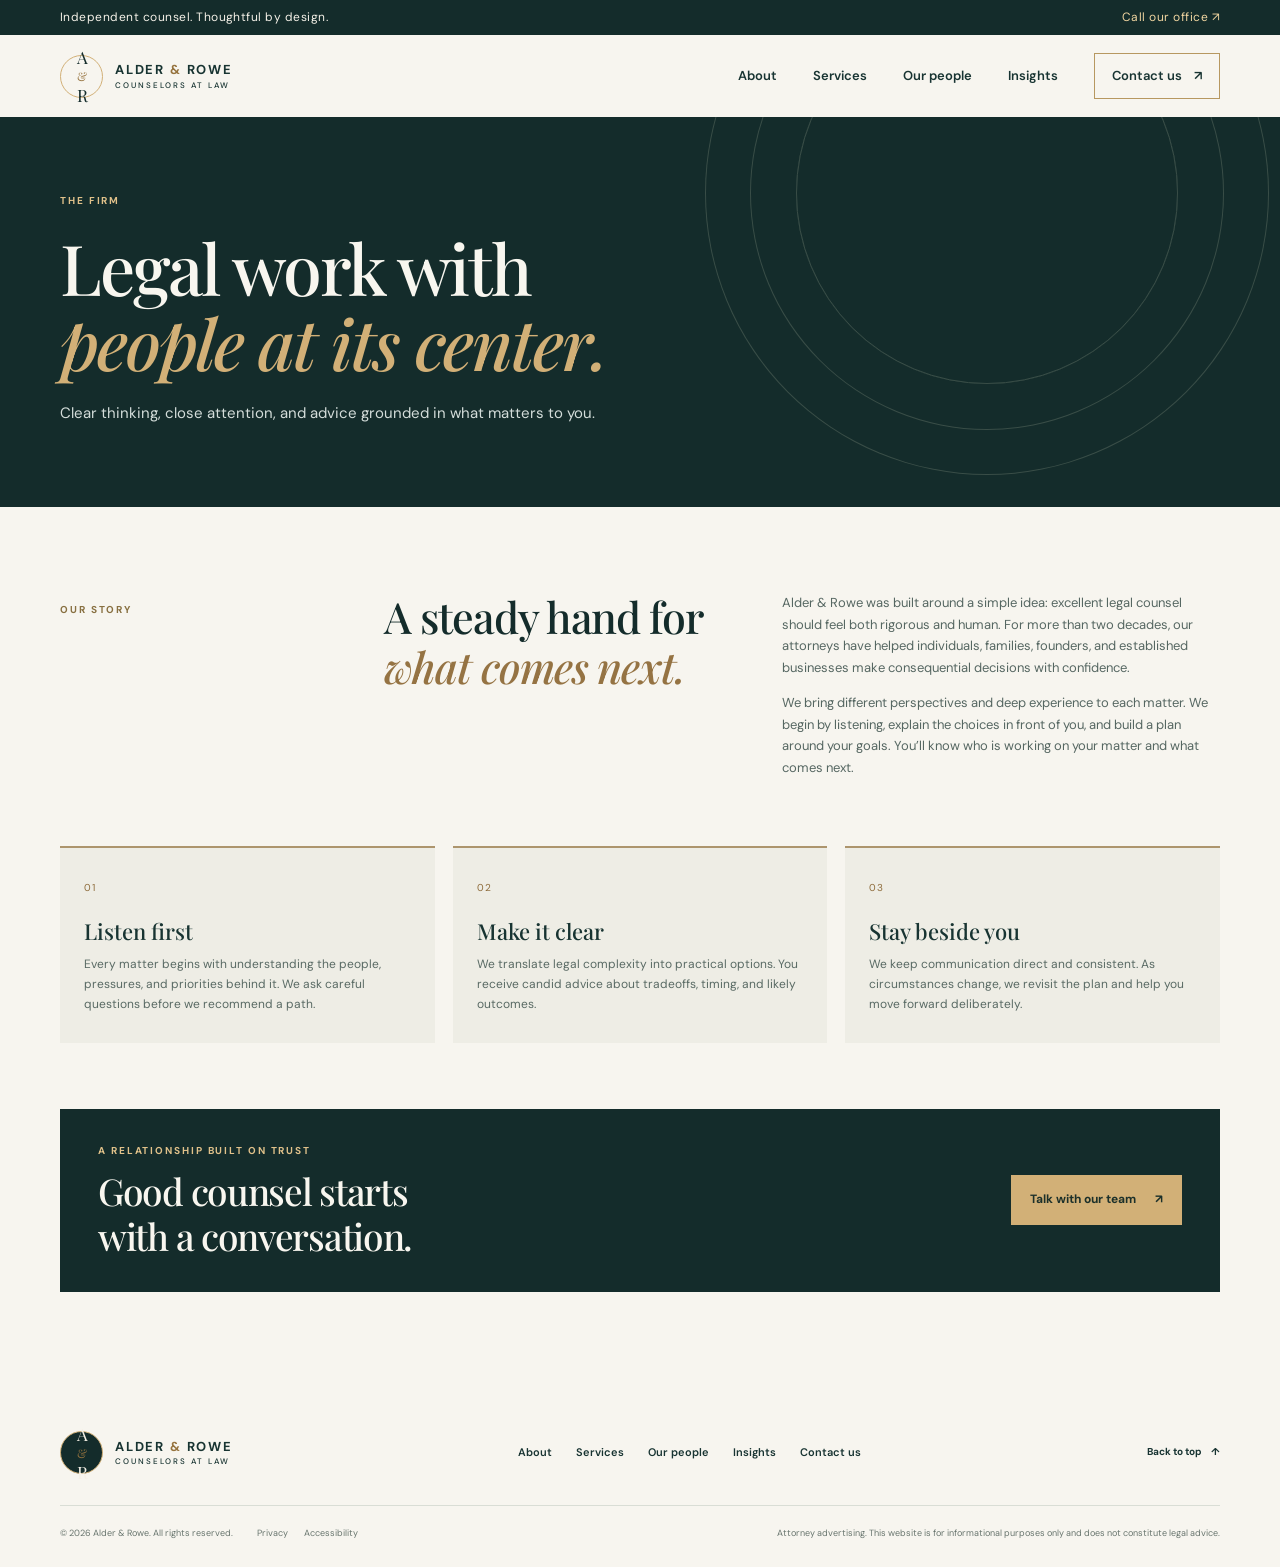
==== about.html @ d783498d "Add files via upload" ====
<!doctype html>
<html lang="en">
<head>
  <meta charset="utf-8"><meta name="viewport" content="width=device-width, initial-scale=1"><meta name="theme-color" content="#142c2b">
  <meta name="description" content="Learn about Alder & Rowe's thoughtful, clear and relationship-led approach to legal counsel.">
  <title>About | Alder &amp; Rowe</title><link rel="stylesheet" href="styles.css"><script src="script.js" defer></script>
</head>
<body>
  <a class="skip-link" href="#main">Skip to content</a>
  <header class="site-header"><div class="topline"><div class="container topline-inner"><span>Independent counsel. Thoughtful by design.</span><a href="tel:+12125550184">Call our office <span aria-hidden="true">↗</span> <span class="sr-only">at (212) 555-0184</span></a></div></div><div class="container nav-wrap">
    <a class="brand" href="index.html" aria-label="Alder and Rowe home"><span class="brand-mark" aria-hidden="true">A<span>&amp;</span>R</span><span class="brand-name">ALDER <span>&amp;</span> ROWE<small>COUNSELORS AT LAW</small></span></a>
    <button class="menu-toggle" type="button" aria-expanded="false" aria-controls="primary-nav"><span class="sr-only">Open navigation menu</span><span aria-hidden="true" class="menu-lines"></span></button>
    <nav id="primary-nav" class="primary-nav" aria-label="Main navigation"><a href="about.html" aria-current="page">About</a><a href="services.html">Services</a><a href="team.html">Our people</a><a href="insights.html">Insights</a><a href="contact.html" class="nav-cta">Contact us <span aria-hidden="true">↗</span></a></nav>
  </div></header>
  <main id="main">
    <section class="page-hero" aria-labelledby="page-title"><div class="container page-hero-inner"><p class="eyebrow light">The firm</p><h1 id="page-title">Legal work with<br><em>people at its center.</em></h1><p>Clear thinking, close attention, and advice grounded in what matters to you.</p></div></section>
    <section class="section page-content"><div class="container"><div class="page-lead"><p class="eyebrow">Our story</p><h2>A steady hand for<br><em>what comes next.</em></h2><div><p>Alder &amp; Rowe was built around a simple idea: excellent legal counsel should feel both rigorous and human. For more than two decades, our attorneys have helped individuals, families, founders, and established businesses make consequential decisions with confidence.</p><p>We bring different perspectives and deep experience to each matter. We begin by listening, explain the choices in front of you, and build a plan around your goals. You’ll know who is working on your matter and what comes next.</p></div></div>
      <div class="detail-grid"><article class="detail-card"><span class="detail-number">01</span><h3>Listen first</h3><p>Every matter begins with understanding the people, pressures, and priorities behind it. We ask careful questions before we recommend a path.</p></article><article class="detail-card"><span class="detail-number">02</span><h3>Make it clear</h3><p>We translate legal complexity into practical options. You receive candid advice about tradeoffs, timing, and likely outcomes.</p></article><article class="detail-card"><span class="detail-number">03</span><h3>Stay beside you</h3><p>We keep communication direct and consistent. As circumstances change, we revisit the plan and help you move forward deliberately.</p></article></div>
      <div class="page-callout"><div><p class="eyebrow light">A relationship built on trust</p><h2>Good counsel starts<br>with a conversation.</h2></div><a class="button button-gold" href="contact.html">Talk with our team <span aria-hidden="true">↗</span></a></div>
    </div></section>
  </main>
  <footer class="footer"><div class="container footer-main"><a class="brand footer-brand" href="index.html" aria-label="Alder and Rowe home"><span class="brand-mark" aria-hidden="true">A<span>&amp;</span>R</span><span class="brand-name">ALDER <span>&amp;</span> ROWE<small>COUNSELORS AT LAW</small></span></a><nav aria-label="Footer navigation"><a href="about.html" aria-current="page">About</a><a href="services.html">Services</a><a href="team.html">Our people</a><a href="insights.html">Insights</a><a href="contact.html">Contact us</a></nav><a class="back-top" href="#main">Back to top <span aria-hidden="true">↑</span></a></div><div class="container footer-bottom"><p>© <span id="year">2026</span> Alder &amp; Rowe. All rights reserved.</p><div><a href="contact.html">Privacy</a><a href="contact.html">Accessibility</a></div><p class="disclaimer">Attorney advertising. This website is for informational purposes only and does not constitute legal advice.</p></div></footer>
</body></html>
---- styles.css ----
@import url('https://fonts.googleapis.com/css2?family=DM+Sans:wght@400;500;600;700&family=Playfair+Display:ital,wght@0,500;0,600;0,700;1,500;1,600&display=swap');
:root{--ink:#183432;--deep:#142c2b;--deep2:#1c3a37;--gold:#d2b077;--paper:#f7f5ef;--white:#fff;--muted:#5f716d;--line:#d9ddd5;--serif:'Playfair Display',Georgia,serif;--sans:'DM Sans',Arial,sans-serif;--content:1160px}
*{box-sizing:border-box}html{scroll-behavior:smooth;scroll-padding-top:94px}body{margin:0;background:var(--paper);color:var(--ink);font:16px/1.65 var(--sans);-webkit-font-smoothing:antialiased}a{color:inherit;text-decoration:none}button,a{-webkit-tap-highlight-color:transparent}a:focus-visible,button:focus-visible{outline:3px solid #a57328;outline-offset:4px}::selection{background:#d2b077;color:#142c2b}.container{width:min(var(--content),calc(100% - 64px));margin-inline:auto}.sr-only{position:absolute;width:1px;height:1px;padding:0;margin:-1px;overflow:hidden;clip:rect(0,0,0,0);white-space:nowrap;border:0}.skip-link{position:fixed;top:8px;left:8px;z-index:100;background:#fff;color:var(--deep);padding:12px 18px;transform:translateY(-150%);font-weight:700}.skip-link:focus{transform:none}
.site-header{position:relative;z-index:5;background:var(--paper)}.topline{background:var(--deep);color:#f5f1e8;font-size:12px;letter-spacing:.04em}.topline-inner{min-height:35px;display:flex;align-items:center;justify-content:space-between}.topline a{color:#f0d5a0}.nav-wrap{display:flex;align-items:center;justify-content:space-between;min-height:82px}.brand{display:flex;align-items:center;gap:12px}.brand-mark{width:43px;height:43px;border:1px solid var(--gold);border-radius:50%;display:grid;place-content:center;font:17px var(--serif);color:var(--deep);letter-spacing:-2px}.brand-mark span{color:#96733e;font-size:12px}.brand-name{font-size:13px;letter-spacing:.14em;font-weight:700;line-height:1.4}.brand-name>span{color:#96733e}.brand-name small{display:block;font-size:8px;letter-spacing:.25em;font-weight:500}.primary-nav{display:flex;align-items:center;gap:36px;font-size:13px;font-weight:600}.primary-nav a:not(.nav-cta):hover,.footer nav a:hover,.footer-bottom a:hover{color:#866431}.nav-cta{border:1px solid #b79860;padding:11px 17px}.nav-cta span{margin-left:9px}.menu-toggle{display:none}
.hero{position:relative;overflow:hidden;background:var(--deep);color:#f9f7f0;min-height:610px}.hero-grid{min-height:610px;display:grid;grid-template-columns:1fr .9fr;align-items:center;gap:8%}.hero-copy{padding:72px 0 82px;position:relative;z-index:1}.eyebrow{margin:0 0 20px;text-transform:uppercase;letter-spacing:.19em;font-size:10px;font-weight:700;color:#887041}.eyebrow.light{color:#e0c18a}.hero h1,.section h2,.contact h2{font:500 clamp(44px,6vw,75px)/1.08 var(--serif);letter-spacing:-.035em;margin:0}.hero h1 em,.section h2 em,.contact h2 em{color:var(--gold);font-weight:500}.hero-intro{max-width:450px;color:#d4ddda;font-size:16px;margin:27px 0 30px}.hero-actions{display:flex;align-items:center;gap:27px;flex-wrap:wrap}.button{min-height:50px;padding:13px 19px;display:inline-flex;align-items:center;justify-content:center;gap:19px;font-size:12px;font-weight:700;transition:transform .2s,background .2s}.button:hover{transform:translateY(-2px)}.button-gold{background:var(--gold);color:#1c302a}.button-gold:hover{background:#e1c791}.text-link{font-size:12px;font-weight:600}.text-link span,.under-link span{margin-left:8px}.light-link{color:#f6f0e4}.hero-note{display:flex;align-items:center;gap:12px;margin-top:63px;font-size:10px;color:#ccd6d2;letter-spacing:.05em}.note-rule{width:32px;height:1px;background:var(--gold)}.hero-art{height:455px;position:relative;overflow:hidden;background:linear-gradient(147deg,#34534a,#223e39 58%,#172f2e);border:1px solid #52645a}.hero-art:before{content:"";position:absolute;inset:0;background:linear-gradient(90deg,transparent 49.8%,#bac2b3 50%,transparent 50.2%),linear-gradient(0deg,transparent 49.8%,#bac2b3 50%,transparent 50.2%);opacity:.18}.art-sun{position:absolute;width:175px;height:175px;border-radius:50%;background:#c9aa71;right:16%;top:12%;opacity:.9}.art-arch{position:absolute;bottom:-12%;border:1px solid #d9c9a5;border-bottom:0;border-radius:180px 180px 0 0}.arch-one{width:58%;height:72%;right:8%;background:#253e39}.arch-two{width:42%;height:58%;right:18%;background:#315047}.arch-three{width:26%;height:39%;right:26%;background:#416154}.art-stairs{position:absolute;bottom:0;left:0;width:100%;height:28%;background:repeating-linear-gradient(0deg,transparent 0 21px,#b8b69d 22px 23px);clip-path:polygon(0 65%,100% 0,100% 100%,0 100%);opacity:.55}.art-caption{position:absolute;bottom:22px;left:24px;font-size:9px;letter-spacing:.17em;color:#eee5cf}.scroll-cue{position:absolute;right:calc((100% - min(var(--content),calc(100% - 64px)))/2);bottom:0;display:flex;gap:16px;align-items:center;writing-mode:vertical-rl;font-size:9px;letter-spacing:.1em;color:#e0c18a}.scroll-cue span:last-child{font-size:16px}
.section{padding:108px 0}.intro-grid{display:grid;grid-template-columns:1fr .75fr;gap:13%;align-items:center}.section h2,.contact h2{font-size:clamp(36px,4.4vw,55px);color:var(--deep)}.intro h2{max-width:520px}.intro h2 em,.approach h2 em,.team h2 em,.insights h2 em{color:#957343}.intro-body p{color:#566762;margin:0 0 22px;max-width:480px}.under-link{display:inline-block;border-bottom:1px solid #ad956d;padding-bottom:5px;font-size:12px;font-weight:700}.under-link:hover{color:#805c27}.services{background:var(--deep);color:#f8f6ef}.section-head{display:flex;justify-content:space-between;align-items:end;margin-bottom:49px}.services h2{color:#f8f6ef}.section-side{font-size:13px;text-align:right;margin:0 0 5px}.light-muted{color:#ced6d0}.service-grid{display:grid;grid-template-columns:repeat(4,1fr);border-top:1px solid #58716b;border-left:1px solid #58716b}.service-card{min-height:282px;padding:23px 22px 21px;border-right:1px solid #58716b;border-bottom:1px solid #58716b;display:flex;flex-direction:column;transition:background .2s}.service-card:hover{background:#1b3b37}.service-number{font-size:10px;color:#d9bd8d;letter-spacing:.08em}.service-icon{font:31px var(--serif);color:#d6bb88;margin:20px 0 13px}.service-card h3{font:500 20px/1.3 var(--serif);margin:0 0 11px;color:#fff}.service-card p{font-size:12px;line-height:1.65;color:#d1dad5;margin:0 0 18px}.card-link{margin-top:auto;font-size:10px;font-weight:700;color:#e3cc9f}.card-link span{margin-left:8px}.services-footer{display:flex;align-items:center;justify-content:space-between;padding-top:22px}.services-footer p{font-size:12px;color:#cbd5d0}.approach-grid{display:grid;grid-template-columns:.85fr 1.15fr;gap:12%;align-items:center}.approach-visual{height:430px;position:relative;display:grid;place-items:center;background:#e9e8de;overflow:hidden}.approach-visual:before,.approach-visual:after{content:"";position:absolute;width:390px;height:390px;border:1px solid #b7b9a7;border-radius:50%}.approach-visual:after{width:270px;height:270px}.approach-circle{width:180px;height:180px;border-radius:50%;background:var(--deep);color:#f8f6ef;display:grid;place-items:center;text-align:center;font:17px/1.25 var(--serif);letter-spacing:.12em;z-index:1}.approach-circle em{font-size:11px;letter-spacing:.2em;color:var(--gold);font-style:normal}.approach-label{position:absolute;background:var(--paper);padding:6px 10px;font-size:10px;z-index:2}.label-one{top:15%;left:18%}.label-two{top:34%;right:8%}.label-three{bottom:18%;left:19%}.approach-copy>p:not(.eyebrow){color:#5a6b66;font-size:14px;max-width:500px;margin:20px 0 29px}.principles{padding:0;margin:0;list-style:none;border-top:1px solid var(--line)}.principles li{display:flex;gap:18px;padding:15px 0;border-bottom:1px solid var(--line)}.principles li>span{font-size:10px;color:#967343;padding-top:2px}.principles strong{font:600 15px var(--serif)}.principles p{font-size:11px;color:#61716c;margin:5px 0 0}.team{background:#eeede5}.team-head{align-items:end}.team-head h2{font-size:48px}.team-grid{display:grid;grid-template-columns:repeat(3,1fr);gap:25px}.portrait{height:300px;position:relative;overflow:hidden;display:grid;place-items:center}.portrait:before{content:"";position:absolute;width:170px;height:170px;left:calc(50% - 85px);top:41px;border-radius:50% 50% 44% 44%;background:linear-gradient(135deg,#ddb796,#9a6850);box-shadow:0 124px 0 39px #28403c}.portrait:after{content:"";position:absolute;width:80px;height:57px;left:calc(50% - 40px);top:179px;border-radius:35% 35% 0 0;background:#f0e2d1}.portrait span{position:absolute;bottom:12px;right:13px;font:italic 14px var(--serif);z-index:1;color:#fff;background:#193532;padding:4px 8px}.portrait-a{background:#d7ddd3}.portrait-a:before{background:linear-gradient(130deg,#e2bd9d,#84523e);box-shadow:0 124px 0 39px #3b5148}.portrait-a:after{background:#f3eee6}.portrait-b{background:#d7d8cf}.portrait-b:before{background:linear-gradient(130deg,#bc8e70,#573d34);box-shadow:0 124px 0 39px #344a46}.portrait-b:after{background:#dfe5df}.portrait-c{background:#e0d8ce}.portrait-c:before{background:linear-gradient(130deg,#e7c4a4,#98694f);box-shadow:0 124px 0 39px #6c5143}.portrait-c:after{background:#f1e8dc}.person-role{margin:18px 0 2px;text-transform:uppercase;font-size:9px;letter-spacing:.09em;color:#6b7770}.person h3{font:500 25px var(--serif);margin:0 0 9px}.person>a{font-size:11px;font-weight:700;border-bottom:1px solid #b7a27e;padding-bottom:4px}.person>a span{padding-left:8px}.quote-band{background:#e2dfd3;padding:74px 0;text-align:center}.quote-inner{max-width:760px}.quote-mark{font:68px/.8 var(--serif);color:#9d7a43}.quote-band blockquote{font:500 clamp(25px,3vw,37px)/1.35 var(--serif);margin:13px auto 19px;color:var(--deep)}.quote-band p{font-size:9px;letter-spacing:.17em;color:#5a6d65}.insight-grid{display:grid;grid-template-columns:repeat(3,1fr);gap:20px}.insight-card{min-height:220px;border-top:2px solid #ad956d;padding:19px 19px 16px;background:#eeede5;display:flex;flex-direction:column}.insight-tag{font-size:9px;letter-spacing:.1em;color:#69766e}.insight-card h3{font:500 21px/1.35 var(--serif);margin:21px 0;color:var(--deep)}.insight-card a{font-size:10px;font-weight:700;margin-top:auto}.insight-card a span{padding-left:8px}.contact{background:var(--deep);color:#f7f5ee}.contact-grid{display:grid;grid-template-columns:1.15fr .85fr;gap:16%;align-items:center}.contact h2{color:#f7f5ee}.contact-copy{max-width:420px;color:#ccd5d0;font-size:14px;margin:23px 0 26px}.contact-details{border-left:1px solid #536b64;padding-left:38px}.contact-details>div{margin:0 0 25px}.detail-label{display:block;color:#e1c28c;font-size:9px;letter-spacing:.18em;margin-bottom:5px}.contact-details address,.contact-details p,.contact-details a{font-style:normal;color:#f4f3eb;font-size:13px;line-height:1.8}.contact-details p{margin:0}.contact-note{border-top:1px solid #536b64;padding-top:17px!important;color:#c5d0c9!important;font-size:10px!important;line-height:1.6!important}.footer{background:#f7f5ef}.footer-main{min-height:106px;display:flex;align-items:center;justify-content:space-between;border-bottom:1px solid var(--line)}.footer-brand .brand-mark{background:var(--deep);color:#f5f0e6}.footer nav{display:flex;gap:24px;font-size:11px;font-weight:600}.back-top{font-size:10px;font-weight:700}.back-top span{padding-left:7px}.footer-bottom{padding:20px 0 26px;display:flex;align-items:center;gap:24px;flex-wrap:wrap;font-size:9px;color:#68756e}.footer-bottom p{margin:0}.footer-bottom>div{display:flex;gap:16px}.disclaimer{margin-left:auto!important;text-align:right;max-width:470px}
@media(max-width:900px){.container{width:min(100% - 44px,var(--content))}.primary-nav{gap:19px}.hero-grid{gap:5%}.hero-art{height:390px}.service-grid{grid-template-columns:repeat(2,1fr)}.approach-grid{gap:7%}.team-grid{gap:16px}.portrait{height:250px}.contact-grid{gap:8%}.footer nav{gap:14px}.scroll-cue{right:22px}}
@media(max-width:700px){html{scroll-padding-top:74px}.container{width:calc(100% - 40px)}.topline-inner{min-height:32px;font-size:10px}.nav-wrap{min-height:70px}.brand-mark{width:38px;height:38px}.menu-toggle{display:grid;place-items:center;width:44px;height:44px;border:1px solid #a9946d;background:transparent;color:var(--deep);cursor:pointer}.menu-lines,.menu-lines:before,.menu-lines:after{display:block;width:18px;height:2px;background:currentColor;position:relative}.menu-lines:before,.menu-lines:after{content:"";position:absolute;left:0}.menu-lines:before{top:-6px}.menu-lines:after{top:6px}.menu-toggle[aria-expanded=true] .menu-lines{background:transparent}.menu-toggle[aria-expanded=true] .menu-lines:before{top:0;transform:rotate(45deg)}.menu-toggle[aria-expanded=true] .menu-lines:after{top:0;transform:rotate(-45deg)}.primary-nav{display:none;position:absolute;top:100%;left:0;right:0;background:var(--paper);padding:15px 20px 22px;box-shadow:0 10px 15px #142c2b20;align-items:stretch;gap:0}.primary-nav.open{display:flex;flex-direction:column}.primary-nav a{padding:12px 5px;border-bottom:1px solid var(--line)}.primary-nav .nav-cta{border:1px solid #b79860;padding:11px 13px;margin-top:12px}.hero{min-height:auto}.hero-grid{display:flex;flex-direction:column;align-items:stretch;gap:0;padding-bottom:44px}.hero-copy{padding:65px 0 32px}.hero h1{font-size:clamp(47px,12vw,67px)}.hero-intro{font-size:14px;max-width:440px}.hero-note{margin-top:38px}.hero-art{height:300px;margin-right:13px}.scroll-cue{display:none}.section{padding:74px 0}.intro-grid,.approach-grid,.contact-grid{grid-template-columns:1fr;gap:30px}.intro h2{max-width:430px}.section-head{align-items:start;gap:18px;flex-direction:column;margin-bottom:35px}.section-side{text-align:left}.service-grid{grid-template-columns:1fr 1fr}.service-card{min-height:260px;padding:18px 14px}.service-card h3{font-size:18px}.service-card p{font-size:11px}.services-footer{align-items:flex-start;gap:12px;flex-direction:column}.approach-visual{height:320px}.approach-visual:before{width:320px;height:320px}.approach-visual:after{width:230px;height:230px}.approach-circle{width:155px;height:155px}.approach-copy h2 br{display:none}.team-head{flex-direction:row;align-items:end}.team-head h2{font-size:39px}.team-grid{grid-template-columns:1fr;gap:30px}.portrait{height:320px}.person-role{margin-top:13px}.quote-band{padding:55px 0}.insight-grid{grid-template-columns:1fr}.insight-card{min-height:190px}.contact-details{padding-left:20px}.footer-main{padding:24px 0;align-items:flex-start;gap:22px;flex-wrap:wrap}.footer nav{order:3;width:100%;display:grid;grid-template-columns:repeat(3,1fr);gap:14px}.back-top{margin-left:auto}.footer-bottom{gap:12px}.disclaimer{margin-left:0!important;text-align:left;max-width:none;width:100%}}
@media(max-width:390px){.topline-inner>span{max-width:195px}.brand-name{font-size:11px}.hero-actions{gap:18px}.button{padding:12px 14px}.service-grid{grid-template-columns:1fr}.service-card{min-height:220px}.team-head{flex-direction:column;align-items:flex-start}.portrait{height:270px}}
@media(prefers-reduced-motion:reduce){*,*::before,*::after{scroll-behavior:auto!important;animation-duration:.01ms!important;animation-iteration-count:1!important;transition-duration:.01ms!important}}
.page-hero{background:var(--deep);color:#f8f6ef;padding:76px 0 82px;position:relative;overflow:hidden}.page-hero:after{content:"";position:absolute;width:380px;height:380px;border:1px solid #52645a;border-radius:50%;right:8%;top:-115px;box-shadow:0 0 0 45px #142c2b,0 0 0 46px #52645a,0 0 0 90px #142c2b,0 0 0 91px #52645a;opacity:.6}.page-hero-inner{position:relative;z-index:1}.page-hero h1{font:500 clamp(43px,6vw,70px)/1.08 var(--serif);letter-spacing:-.03em;margin:0;max-width:750px}.page-hero h1 em{color:var(--gold);font-weight:500}.page-hero-inner>p:last-child{font-size:15px;color:#d4ddda;max-width:540px;margin:20px 0 0}.page-content{padding-top:85px}.page-lead{display:grid;grid-template-columns:.8fr 1fr 1.2fr;gap:32px;margin-bottom:54px;align-items:start}.page-lead .eyebrow{margin-top:10px}.page-lead h2{font:500 clamp(30px,3.6vw,43px)/1.15 var(--serif);letter-spacing:-.025em;margin:0;color:var(--deep)}.page-lead h2 em{color:#957343}.page-lead>div p{font-size:13px;color:#566762;margin:0 0 14px}.detail-grid{display:grid;grid-template-columns:repeat(3,1fr);gap:18px;margin-bottom:66px}.detail-card{padding:25px 24px 28px;background:#eeede5;border-top:2px solid #ad956d}.detail-number{font-size:10px;letter-spacing:.1em;color:#8d6b3a}.detail-card h3,.contact-methods h3{font:500 22px var(--serif);margin:17px 0 9px}.detail-card p{font-size:12px;color:#596a64;margin:0}.page-callout{background:var(--deep);color:#f8f6ef;padding:34px 38px;display:flex;align-items:center;justify-content:space-between;gap:25px;margin-top:66px}.page-callout .eyebrow{margin-bottom:10px}.page-callout h2{font:500 clamp(26px,3.4vw,37px)/1.2 var(--serif);margin:0;color:#f8f6ef}.practice-list{border-top:1px solid #c9cfc7}.practice-row{display:grid;grid-template-columns:42px 1fr auto;gap:23px;padding:29px 0;border-bottom:1px solid #c9cfc7;align-items:start}.practice-row h3{font:500 25px var(--serif);color:var(--deep);margin:0 0 10px}.practice-row p,.practice-row li{font-size:12px;color:#596a64}.practice-row p{max-width:720px;margin:0 0 10px}.practice-row ul{margin:0;padding-left:18px;columns:2;max-width:760px}.practice-row li{padding:3px 10px 3px 0}.practice-row .under-link{margin-top:4px;white-space:nowrap}.practice-note{margin:26px 0 0;color:#596a64;font-size:11px}.team-detail-grid{display:grid;grid-template-columns:1fr 1fr;gap:45px 28px}.team-detail{display:grid;grid-template-columns:.82fr 1.18fr;gap:22px;align-items:start}.team-detail .portrait{height:250px}.team-detail-copy .person-role{margin-top:3px}.team-detail-copy h3{font:500 25px var(--serif);margin:5px 0 12px}.team-detail-copy>p:not(.person-role){font-size:11px;color:#596a64;margin:0 0 12px}.team-detail-copy .under-link{margin-top:4px}.article-list{border-top:1px solid #c9cfc7}.insight-article{padding:31px 0 35px;border-bottom:1px solid #c9cfc7;max-width:870px}.article-meta{display:flex;justify-content:space-between;color:#6b7770;font-size:9px;letter-spacing:.12em}.article-article h3,.insight-article h3{font:500 clamp(23px,3vw,32px)/1.3 var(--serif);color:var(--deep);margin:16px 0}.insight-article p{font-size:13px;line-height:1.8;color:#566762;max-width:780px}.insight-article .under-link{margin-top:6px}.contact-page-grid{display:grid;grid-template-columns:1.1fr .9fr;gap:12%;align-items:start}.contact-methods article{padding:0 0 20px;margin:0 0 20px;border-bottom:1px solid #c9cfc7}.contact-methods h3{margin:7px 0}.contact-methods p,.contact-methods address{font-style:normal;font-size:12px;line-height:1.8;color:#596a64;margin:0}.contact-methods a{text-decoration:underline;text-underline-offset:3px}.contact-aside{background:var(--deep);color:#f8f6ef;padding:28px 30px}.contact-aside .eyebrow{margin-bottom:10px}.contact-aside h3{font:500 27px var(--serif);margin:0 0 15px}.contact-aside ol{padding-left:19px;margin:0}.contact-aside li,.contact-aside>p:last-child{font-size:11px;color:#d4ddda;padding:0 0 11px 4px}.contact-aside>p:last-child{border-top:1px solid #536b64;padding-top:14px;margin-bottom:0}
@media(max-width:800px){.page-lead{grid-template-columns:.7fr 1.3fr;gap:17px 24px}.page-lead .eyebrow{grid-column:1/-1;margin:0}.page-lead h2{font-size:36px}.page-lead>div p{font-size:12px}.team-detail-grid{grid-template-columns:1fr}.team-detail{grid-template-columns:.7fr 1.3fr}.page-hero:after{right:-120px}}
@media(max-width:600px){.page-hero{padding:58px 0 63px}.page-hero:after{width:260px;height:260px;right:-145px;top:-75px}.page-hero-inner>p:last-child{font-size:13px;max-width:320px}.page-content{padding-top:60px}.page-lead{grid-template-columns:1fr;gap:15px;margin-bottom:35px}.page-lead .eyebrow{grid-column:auto}.page-lead h2{font-size:34px}.page-lead>div p{font-size:12px}.detail-grid{grid-template-columns:1fr;gap:12px;margin-bottom:42px}.detail-card{padding:20px}.detail-card h3{margin:10px 0 6px}.page-callout{align-items:flex-start;flex-direction:column;padding:26px 22px;margin-top:45px}.practice-row{grid-template-columns:25px 1fr;gap:12px;padding:23px 0}.practice-row h3{font-size:22px}.practice-row .under-link{grid-column:2;margin-top:5px}.practice-row ul{columns:1}.team-detail{grid-template-columns:1fr;gap:14px}.team-detail .portrait{height:270px}.team-detail-copy h3{font-size:23px}.contact-page-grid{grid-template-columns:1fr;gap:25px}.contact-aside{padding:23px}.article-meta{font-size:8px}}
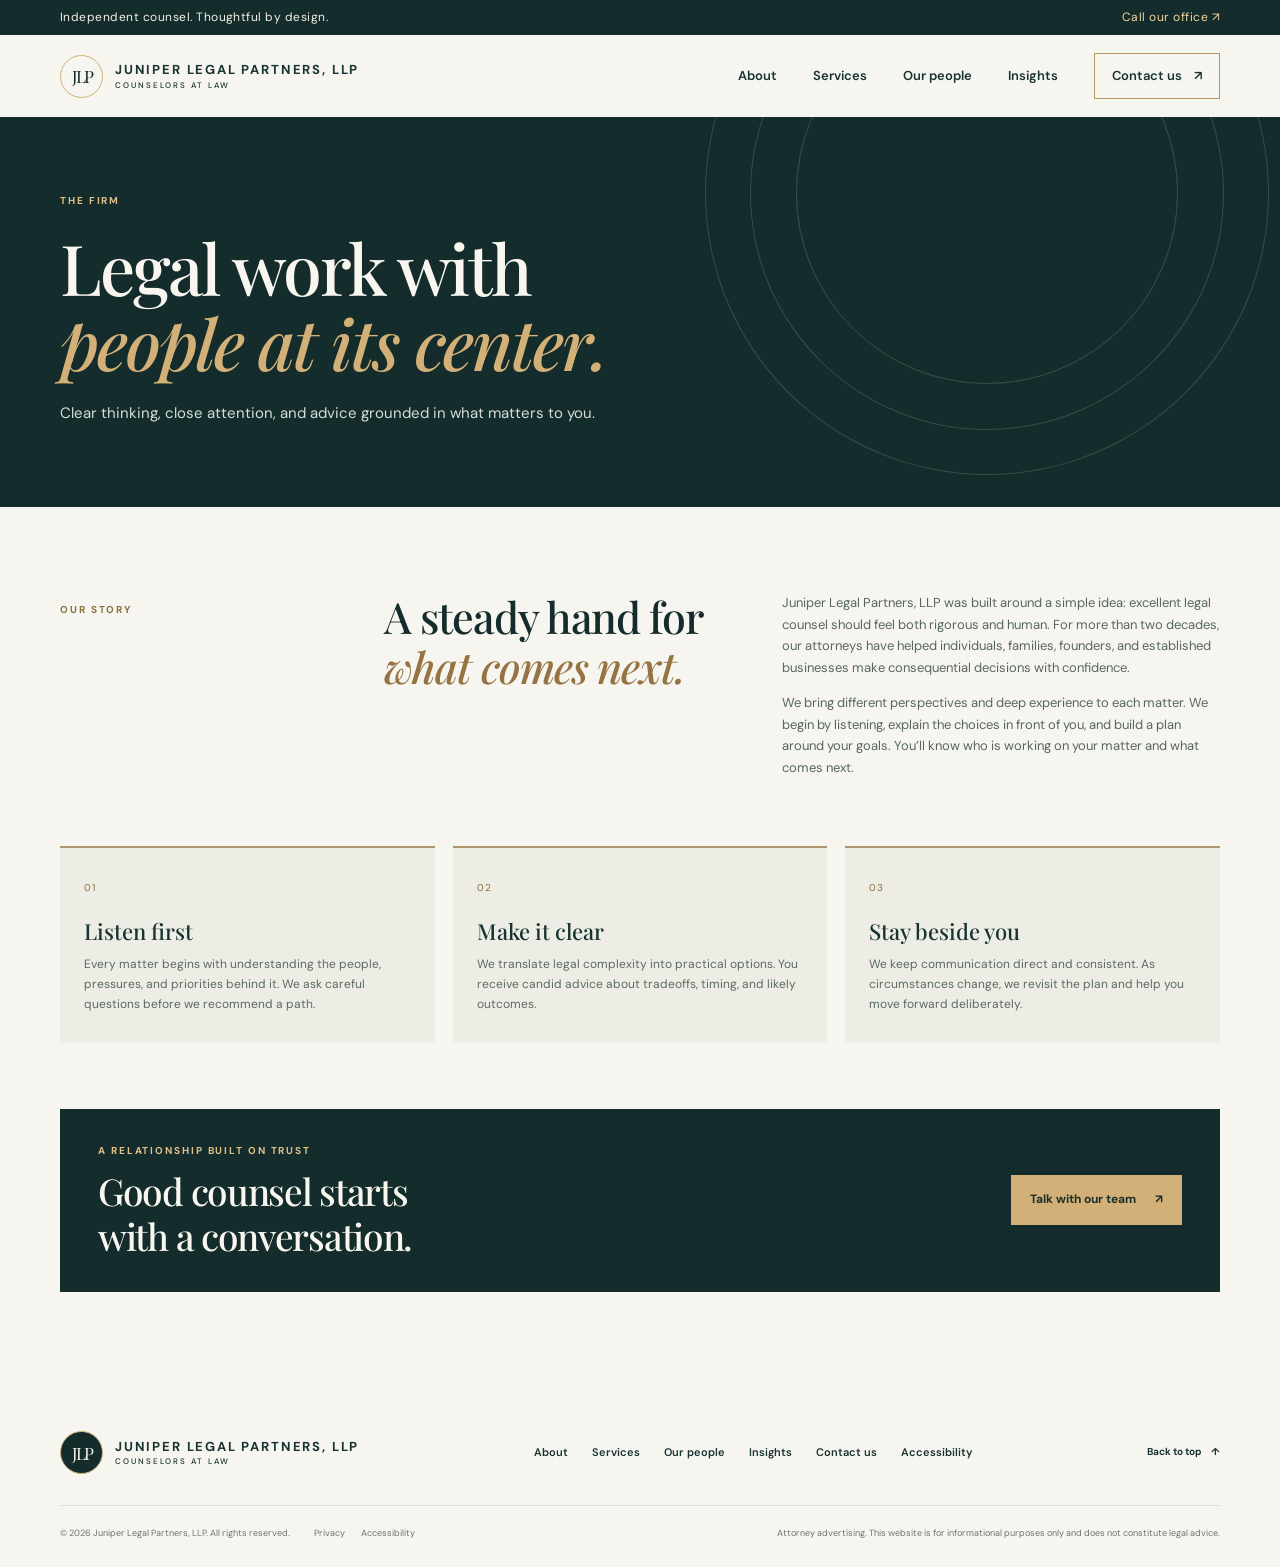
==== commit d9d0575b: "Add files via upload" ====
--- a/about.html
+++ b/about.html
@@ -2,22 +2,22 @@
 <html lang="en">
 <head>
   <meta charset="utf-8"><meta name="viewport" content="width=device-width, initial-scale=1"><meta name="theme-color" content="#142c2b">
-  <meta name="description" content="Learn about Alder & Rowe's thoughtful, clear and relationship-led approach to legal counsel.">
-  <title>About | Alder &amp; Rowe</title><link rel="stylesheet" href="styles.css"><script src="script.js" defer></script>
+  <meta name="description" content="Learn about Juniper Legal Partners, LLP's thoughtful, clear and relationship-led approach to legal counsel.">
+  <title>About | Juniper Legal Partners, LLP</title><link rel="stylesheet" href="styles.css"><script src="script.js" defer></script>
 </head>
 <body>
   <a class="skip-link" href="#main">Skip to content</a>
   <header class="site-header"><div class="topline"><div class="container topline-inner"><span>Independent counsel. Thoughtful by design.</span><a href="tel:+12125550184">Call our office <span aria-hidden="true">↗</span> <span class="sr-only">at (212) 555-0184</span></a></div></div><div class="container nav-wrap">
-    <a class="brand" href="index.html" aria-label="Alder and Rowe home"><span class="brand-mark" aria-hidden="true">A<span>&amp;</span>R</span><span class="brand-name">ALDER <span>&amp;</span> ROWE<small>COUNSELORS AT LAW</small></span></a>
+    <a class="brand" href="index.html" aria-label="Juniper Legal Partners, LLP home"><span class="brand-mark" aria-hidden="true">JLP</span><span class="brand-name">JUNIPER LEGAL PARTNERS, LLP<small>COUNSELORS AT LAW</small></span></a>
     <button class="menu-toggle" type="button" aria-expanded="false" aria-controls="primary-nav"><span class="sr-only">Open navigation menu</span><span aria-hidden="true" class="menu-lines"></span></button>
     <nav id="primary-nav" class="primary-nav" aria-label="Main navigation"><a href="about.html" aria-current="page">About</a><a href="services.html">Services</a><a href="team.html">Our people</a><a href="insights.html">Insights</a><a href="contact.html" class="nav-cta">Contact us <span aria-hidden="true">↗</span></a></nav>
   </div></header>
   <main id="main">
     <section class="page-hero" aria-labelledby="page-title"><div class="container page-hero-inner"><p class="eyebrow light">The firm</p><h1 id="page-title">Legal work with<br><em>people at its center.</em></h1><p>Clear thinking, close attention, and advice grounded in what matters to you.</p></div></section>
-    <section class="section page-content"><div class="container"><div class="page-lead"><p class="eyebrow">Our story</p><h2>A steady hand for<br><em>what comes next.</em></h2><div><p>Alder &amp; Rowe was built around a simple idea: excellent legal counsel should feel both rigorous and human. For more than two decades, our attorneys have helped individuals, families, founders, and established businesses make consequential decisions with confidence.</p><p>We bring different perspectives and deep experience to each matter. We begin by listening, explain the choices in front of you, and build a plan around your goals. You’ll know who is working on your matter and what comes next.</p></div></div>
+    <section class="section page-content"><div class="container"><div class="page-lead"><p class="eyebrow">Our story</p><h2>A steady hand for<br><em>what comes next.</em></h2><div><p>Juniper Legal Partners, LLP was built around a simple idea: excellent legal counsel should feel both rigorous and human. For more than two decades, our attorneys have helped individuals, families, founders, and established businesses make consequential decisions with confidence.</p><p>We bring different perspectives and deep experience to each matter. We begin by listening, explain the choices in front of you, and build a plan around your goals. You’ll know who is working on your matter and what comes next.</p></div></div>
       <div class="detail-grid"><article class="detail-card"><span class="detail-number">01</span><h3>Listen first</h3><p>Every matter begins with understanding the people, pressures, and priorities behind it. We ask careful questions before we recommend a path.</p></article><article class="detail-card"><span class="detail-number">02</span><h3>Make it clear</h3><p>We translate legal complexity into practical options. You receive candid advice about tradeoffs, timing, and likely outcomes.</p></article><article class="detail-card"><span class="detail-number">03</span><h3>Stay beside you</h3><p>We keep communication direct and consistent. As circumstances change, we revisit the plan and help you move forward deliberately.</p></article></div>
       <div class="page-callout"><div><p class="eyebrow light">A relationship built on trust</p><h2>Good counsel starts<br>with a conversation.</h2></div><a class="button button-gold" href="contact.html">Talk with our team <span aria-hidden="true">↗</span></a></div>
     </div></section>
   </main>
-  <footer class="footer"><div class="container footer-main"><a class="brand footer-brand" href="index.html" aria-label="Alder and Rowe home"><span class="brand-mark" aria-hidden="true">A<span>&amp;</span>R</span><span class="brand-name">ALDER <span>&amp;</span> ROWE<small>COUNSELORS AT LAW</small></span></a><nav aria-label="Footer navigation"><a href="about.html" aria-current="page">About</a><a href="services.html">Services</a><a href="team.html">Our people</a><a href="insights.html">Insights</a><a href="contact.html">Contact us</a></nav><a class="back-top" href="#main">Back to top <span aria-hidden="true">↑</span></a></div><div class="container footer-bottom"><p>© <span id="year">2026</span> Alder &amp; Rowe. All rights reserved.</p><div><a href="contact.html">Privacy</a><a href="contact.html">Accessibility</a></div><p class="disclaimer">Attorney advertising. This website is for informational purposes only and does not constitute legal advice.</p></div></footer>
+  <footer class="footer"><div class="container footer-main"><a class="brand footer-brand" href="index.html" aria-label="Juniper Legal Partners, LLP home"><span class="brand-mark" aria-hidden="true">JLP</span><span class="brand-name">JUNIPER LEGAL PARTNERS, LLP<small>COUNSELORS AT LAW</small></span></a><nav aria-label="Footer navigation"><a href="about.html" aria-current="page">About</a><a href="services.html">Services</a><a href="team.html">Our people</a><a href="insights.html">Insights</a><a href="contact.html">Contact us</a><a href="accessibility.html">Accessibility</a></nav><a class="back-top" href="#main">Back to top <span aria-hidden="true">↑</span></a></div><div class="container footer-bottom"><p>© <span id="year">2026</span> Juniper Legal Partners, LLP. All rights reserved.</p><div><a href="contact.html">Privacy</a><a href="accessibility.html">Accessibility</a></div><p class="disclaimer">Attorney advertising. This website is for informational purposes only and does not constitute legal advice.</p></div></footer>
 </body></html>
--- a/styles.css
+++ b/styles.css
@@ -11,3 +11,6 @@
 .page-hero{background:var(--deep);color:#f8f6ef;padding:76px 0 82px;position:relative;overflow:hidden}.page-hero:after{content:"";position:absolute;width:380px;height:380px;border:1px solid #52645a;border-radius:50%;right:8%;top:-115px;box-shadow:0 0 0 45px #142c2b,0 0 0 46px #52645a,0 0 0 90px #142c2b,0 0 0 91px #52645a;opacity:.6}.page-hero-inner{position:relative;z-index:1}.page-hero h1{font:500 clamp(43px,6vw,70px)/1.08 var(--serif);letter-spacing:-.03em;margin:0;max-width:750px}.page-hero h1 em{color:var(--gold);font-weight:500}.page-hero-inner>p:last-child{font-size:15px;color:#d4ddda;max-width:540px;margin:20px 0 0}.page-content{padding-top:85px}.page-lead{display:grid;grid-template-columns:.8fr 1fr 1.2fr;gap:32px;margin-bottom:54px;align-items:start}.page-lead .eyebrow{margin-top:10px}.page-lead h2{font:500 clamp(30px,3.6vw,43px)/1.15 var(--serif);letter-spacing:-.025em;margin:0;color:var(--deep)}.page-lead h2 em{color:#957343}.page-lead>div p{font-size:13px;color:#566762;margin:0 0 14px}.detail-grid{display:grid;grid-template-columns:repeat(3,1fr);gap:18px;margin-bottom:66px}.detail-card{padding:25px 24px 28px;background:#eeede5;border-top:2px solid #ad956d}.detail-number{font-size:10px;letter-spacing:.1em;color:#8d6b3a}.detail-card h3,.contact-methods h3{font:500 22px var(--serif);margin:17px 0 9px}.detail-card p{font-size:12px;color:#596a64;margin:0}.page-callout{background:var(--deep);color:#f8f6ef;padding:34px 38px;display:flex;align-items:center;justify-content:space-between;gap:25px;margin-top:66px}.page-callout .eyebrow{margin-bottom:10px}.page-callout h2{font:500 clamp(26px,3.4vw,37px)/1.2 var(--serif);margin:0;color:#f8f6ef}.practice-list{border-top:1px solid #c9cfc7}.practice-row{display:grid;grid-template-columns:42px 1fr auto;gap:23px;padding:29px 0;border-bottom:1px solid #c9cfc7;align-items:start}.practice-row h3{font:500 25px var(--serif);color:var(--deep);margin:0 0 10px}.practice-row p,.practice-row li{font-size:12px;color:#596a64}.practice-row p{max-width:720px;margin:0 0 10px}.practice-row ul{margin:0;padding-left:18px;columns:2;max-width:760px}.practice-row li{padding:3px 10px 3px 0}.practice-row .under-link{margin-top:4px;white-space:nowrap}.practice-note{margin:26px 0 0;color:#596a64;font-size:11px}.team-detail-grid{display:grid;grid-template-columns:1fr 1fr;gap:45px 28px}.team-detail{display:grid;grid-template-columns:.82fr 1.18fr;gap:22px;align-items:start}.team-detail .portrait{height:250px}.team-detail-copy .person-role{margin-top:3px}.team-detail-copy h3{font:500 25px var(--serif);margin:5px 0 12px}.team-detail-copy>p:not(.person-role){font-size:11px;color:#596a64;margin:0 0 12px}.team-detail-copy .under-link{margin-top:4px}.article-list{border-top:1px solid #c9cfc7}.insight-article{padding:31px 0 35px;border-bottom:1px solid #c9cfc7;max-width:870px}.article-meta{display:flex;justify-content:space-between;color:#6b7770;font-size:9px;letter-spacing:.12em}.article-article h3,.insight-article h3{font:500 clamp(23px,3vw,32px)/1.3 var(--serif);color:var(--deep);margin:16px 0}.insight-article p{font-size:13px;line-height:1.8;color:#566762;max-width:780px}.insight-article .under-link{margin-top:6px}.contact-page-grid{display:grid;grid-template-columns:1.1fr .9fr;gap:12%;align-items:start}.contact-methods article{padding:0 0 20px;margin:0 0 20px;border-bottom:1px solid #c9cfc7}.contact-methods h3{margin:7px 0}.contact-methods p,.contact-methods address{font-style:normal;font-size:12px;line-height:1.8;color:#596a64;margin:0}.contact-methods a{text-decoration:underline;text-underline-offset:3px}.contact-aside{background:var(--deep);color:#f8f6ef;padding:28px 30px}.contact-aside .eyebrow{margin-bottom:10px}.contact-aside h3{font:500 27px var(--serif);margin:0 0 15px}.contact-aside ol{padding-left:19px;margin:0}.contact-aside li,.contact-aside>p:last-child{font-size:11px;color:#d4ddda;padding:0 0 11px 4px}.contact-aside>p:last-child{border-top:1px solid #536b64;padding-top:14px;margin-bottom:0}
 @media(max-width:800px){.page-lead{grid-template-columns:.7fr 1.3fr;gap:17px 24px}.page-lead .eyebrow{grid-column:1/-1;margin:0}.page-lead h2{font-size:36px}.page-lead>div p{font-size:12px}.team-detail-grid{grid-template-columns:1fr}.team-detail{grid-template-columns:.7fr 1.3fr}.page-hero:after{right:-120px}}
 @media(max-width:600px){.page-hero{padding:58px 0 63px}.page-hero:after{width:260px;height:260px;right:-145px;top:-75px}.page-hero-inner>p:last-child{font-size:13px;max-width:320px}.page-content{padding-top:60px}.page-lead{grid-template-columns:1fr;gap:15px;margin-bottom:35px}.page-lead .eyebrow{grid-column:auto}.page-lead h2{font-size:34px}.page-lead>div p{font-size:12px}.detail-grid{grid-template-columns:1fr;gap:12px;margin-bottom:42px}.detail-card{padding:20px}.detail-card h3{margin:10px 0 6px}.page-callout{align-items:flex-start;flex-direction:column;padding:26px 22px;margin-top:45px}.practice-row{grid-template-columns:25px 1fr;gap:12px;padding:23px 0}.practice-row h3{font-size:22px}.practice-row .under-link{grid-column:2;margin-top:5px}.practice-row ul{columns:1}.team-detail{grid-template-columns:1fr;gap:14px}.team-detail .portrait{height:270px}.team-detail-copy h3{font-size:23px}.contact-page-grid{grid-template-columns:1fr;gap:25px}.contact-aside{padding:23px}.article-meta{font-size:8px}}
+.team-grid{grid-template-columns:repeat(4,minmax(0,1fr))}.portrait-d{background:#d7ddd3}.portrait-d:before{background:linear-gradient(130deg,#d8b798,#795746);box-shadow:0 124px 0 39px #354c43}.portrait-d:after{background:#ebe4d9}.access-copy{max-width:760px;margin-top:54px}.access-copy h2{font:500 clamp(26px,3.3vw,36px)/1.25 var(--serif);color:var(--deep);margin:0 0 14px}.access-copy p{color:#566762;font-size:13px}.access-copy .under-link{margin-top:5px}
+@media(max-width:900px){.team-grid{grid-template-columns:repeat(2,minmax(0,1fr))}}
+@media(max-width:700px){.team-grid{grid-template-columns:1fr}}
